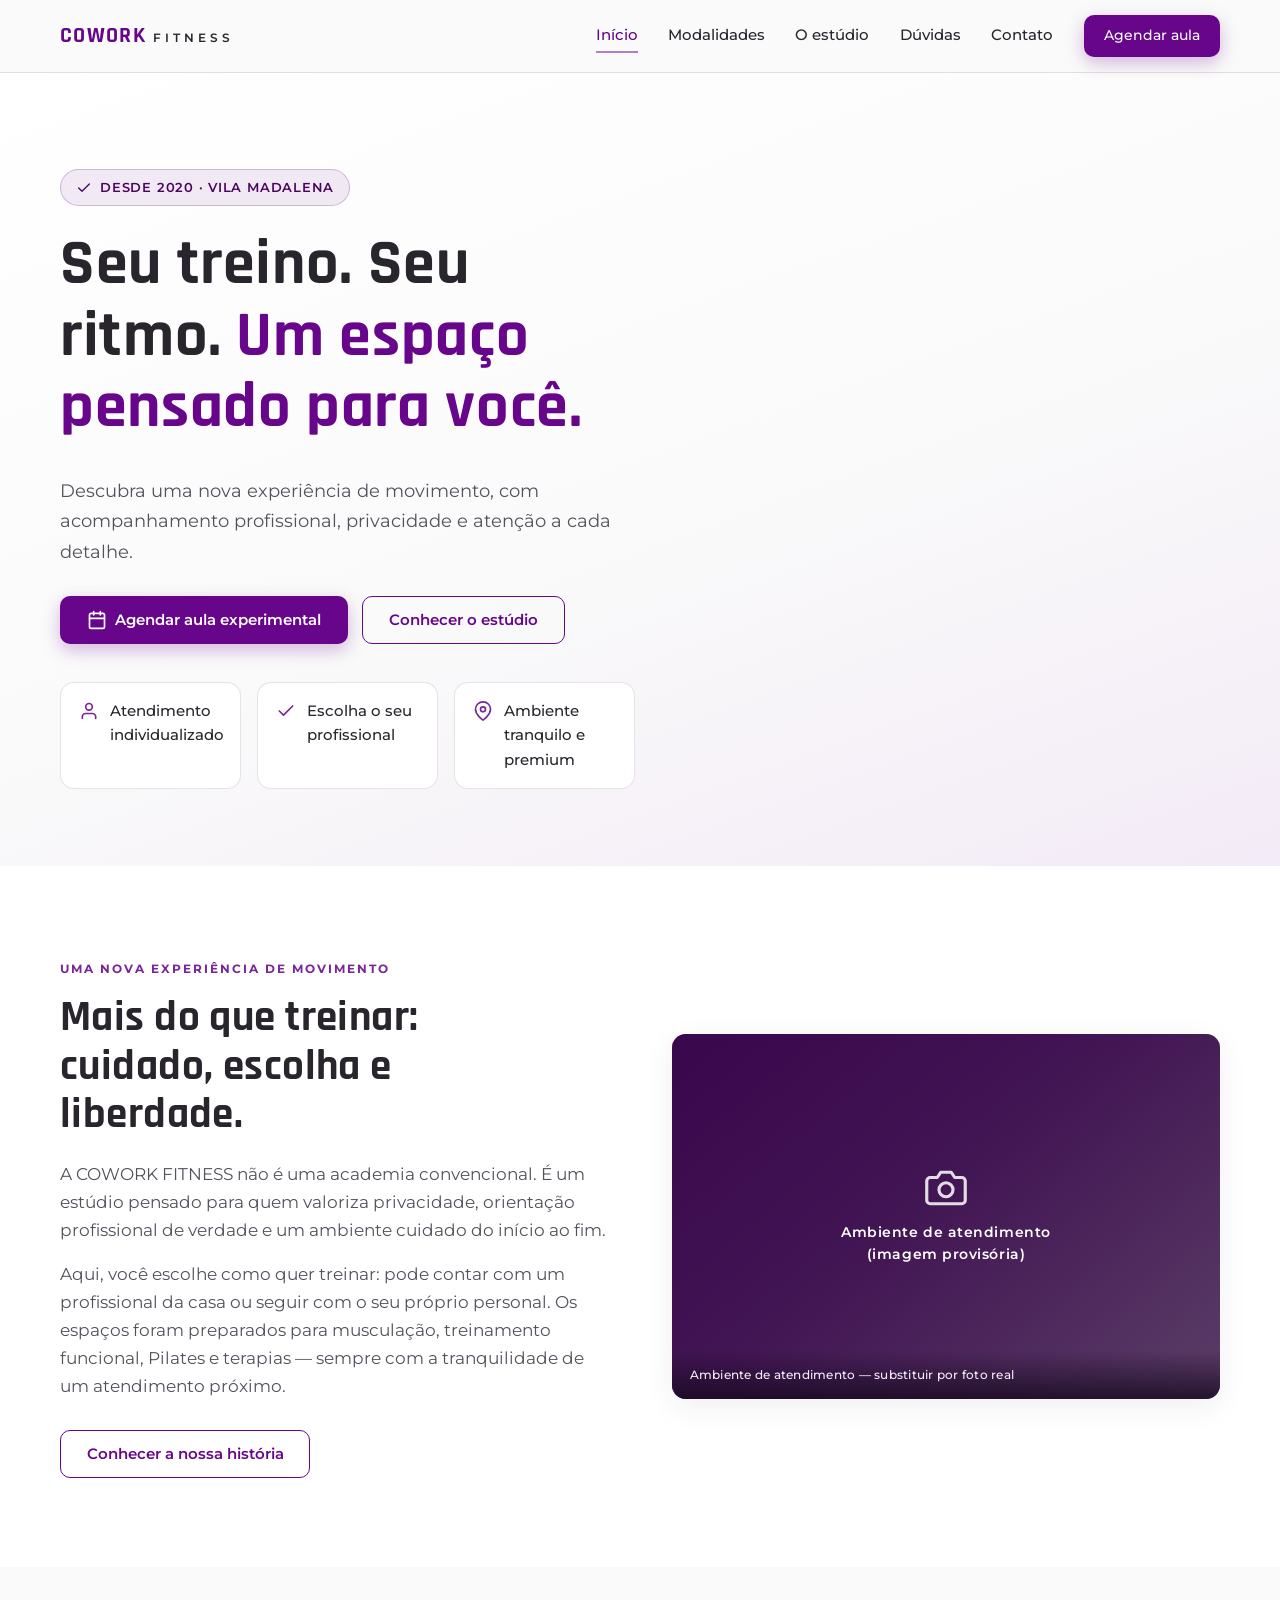
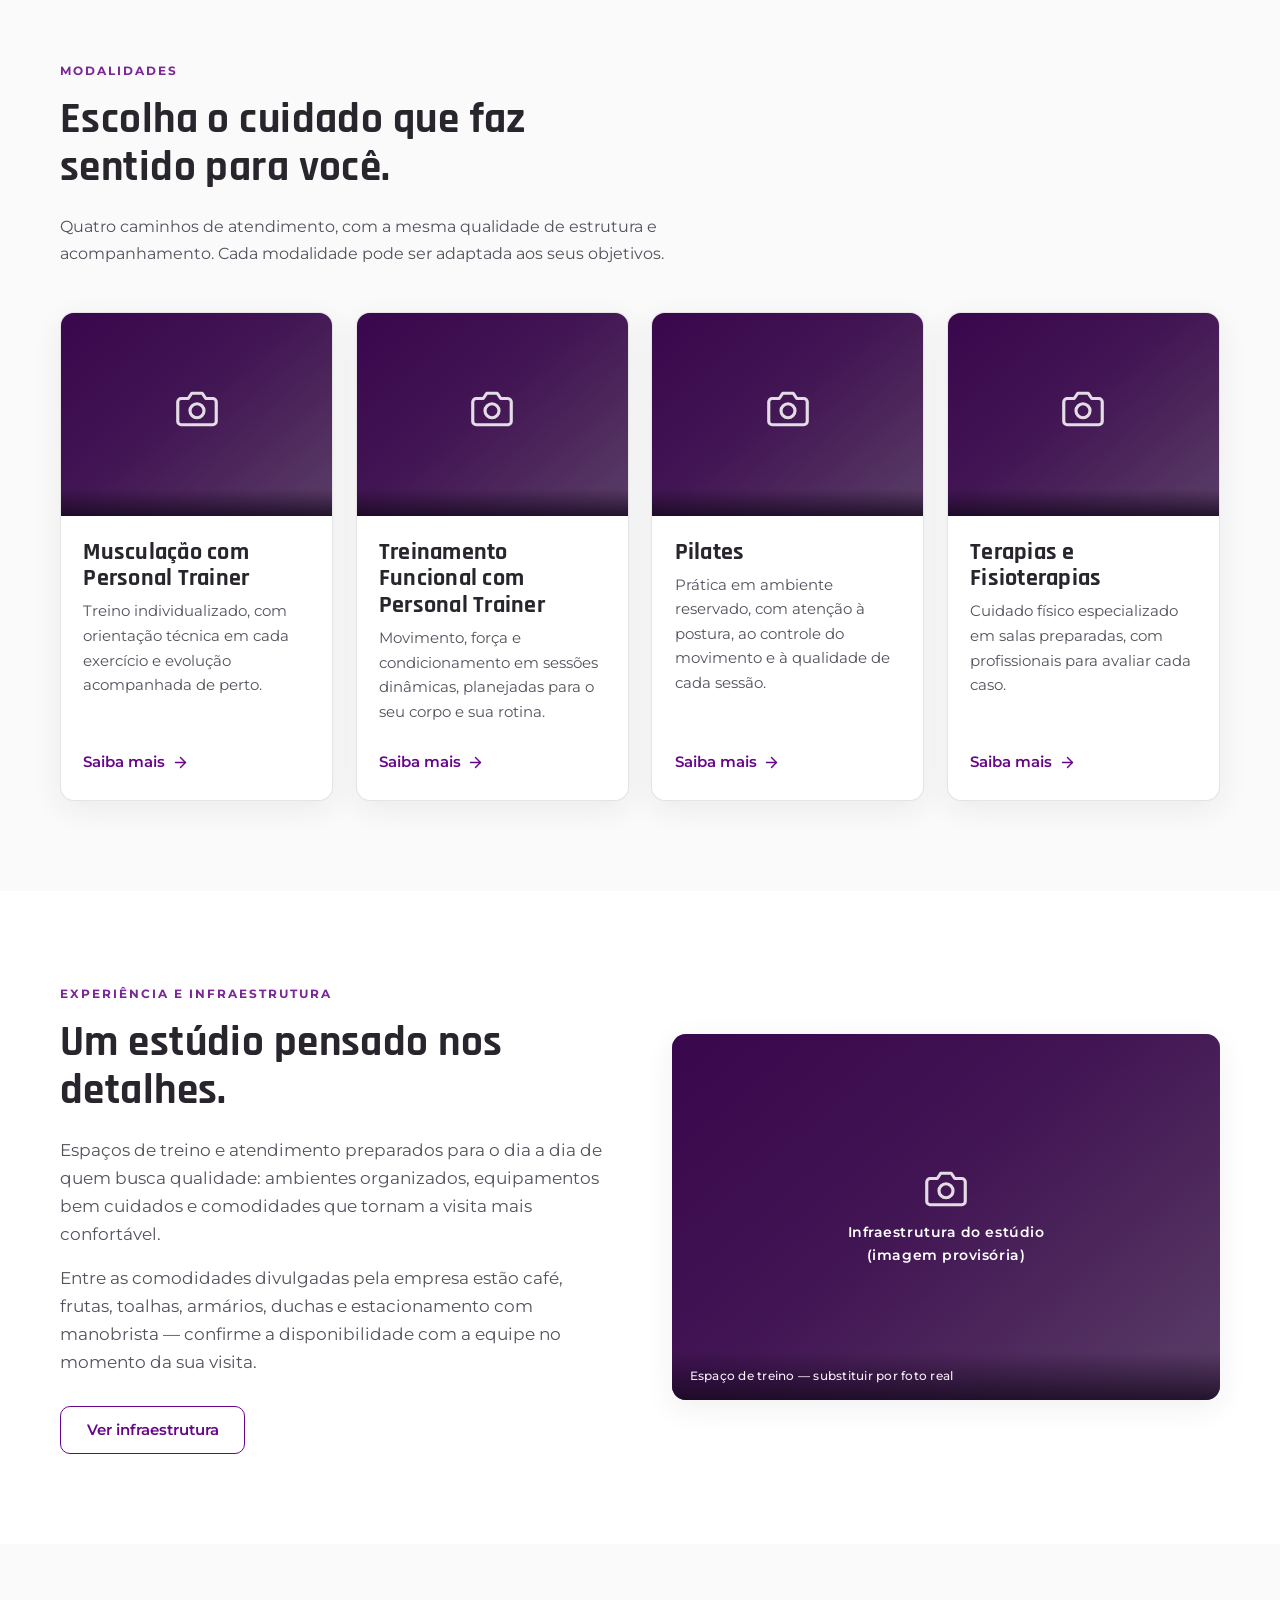
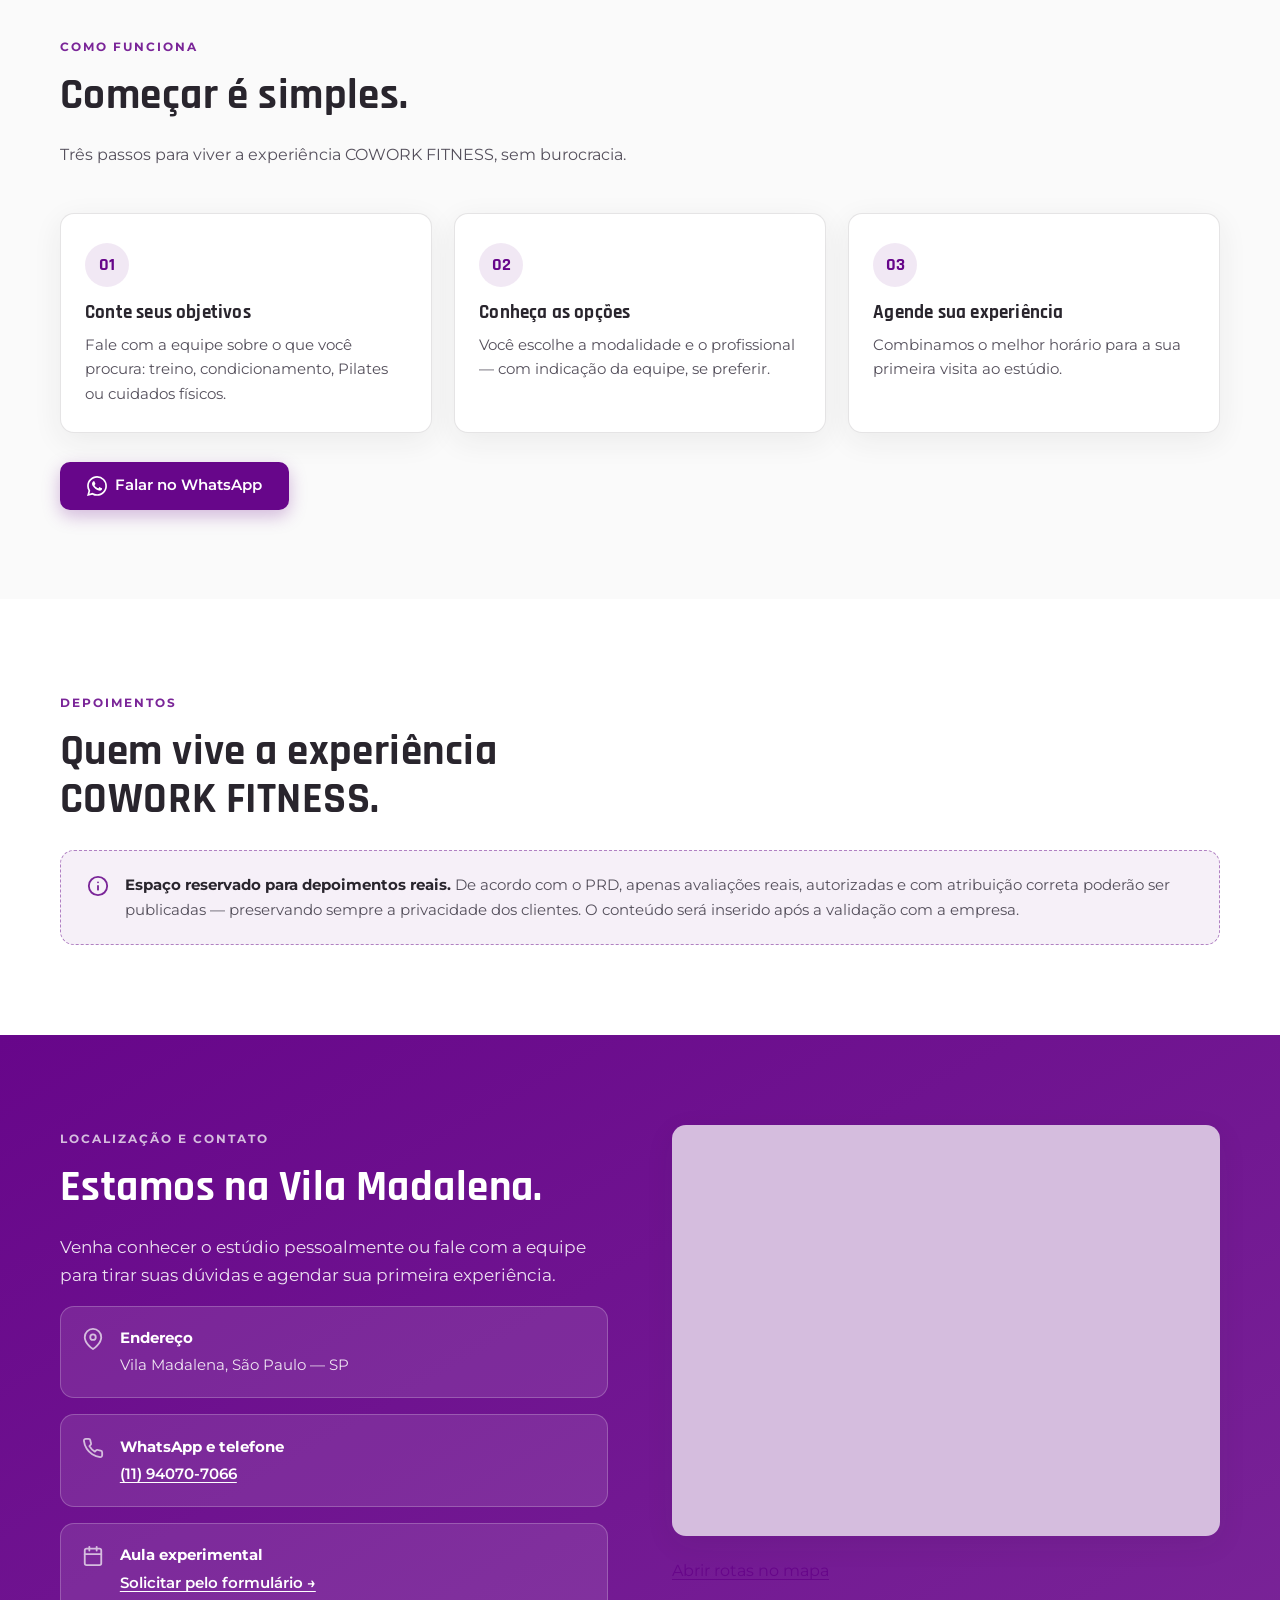
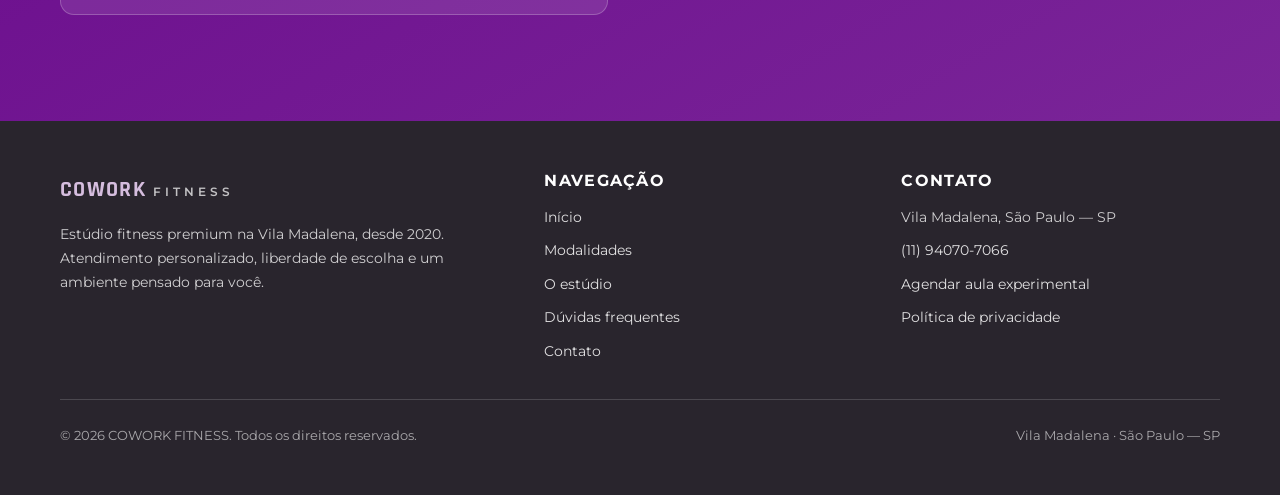
==== index.html @ b4e5951b "Site institucional COWORK FITNESS - primeira versao" ====
<!DOCTYPE html>
<html lang="pt-BR">
<head>
  <meta charset="UTF-8">
  <meta name="viewport" content="width=device-width, initial-scale=1.0">
  <title>COWORK FITNESS — Estúdio fitness premium na Vila Madalena</title>
  <meta name="description" content="Estúdio fitness premium na Vila Madalena com musculação, funcional, Pilates e terapias. Atendimento personalizado, privacidade e liberdade para escolher seu profissional. Agende uma aula experimental.">
  <link rel="canonical" href="https://www.coworkingfitness.com/">
  <meta name="theme-color" content="#67068A">
  <meta property="og:title" content="COWORK FITNESS — Estúdio fitness premium na Vila Madalena">
  <meta property="og:description" content="Seu treino. Seu ritmo. Um espaço pensado para você. Musculação, funcional, Pilates e terapias com acompanhamento profissional.">
  <meta property="og:type" content="website">
  <meta property="og:locale" content="pt_BR">

  <link rel="preconnect" href="https://fonts.googleapis.com">
  <link rel="preconnect" href="https://fonts.gstatic.com" crossorigin>
  <link href="https://fonts.googleapis.com/css2?family=Montserrat:wght@400;500;600;700&family=Rajdhani:wght@600;700&display=swap" rel="stylesheet">
  <link rel="stylesheet" href="assets/css/styles.css">

  <script type="application/ld+json">
  {
    "@context": "https://schema.org",
    "@type": "HealthAndBeautyBusiness",
    "name": "COWORK FITNESS",
    "description": "Estúdio fitness premium na Vila Madalena com atendimento personalizado: musculação, treinamento funcional, Pilates e terapias.",
    "url": "https://www.coworkingfitness.com/",
    "telephone": "+5511940707066",
    "foundingDate": "2020",
    "address": {
      "@type": "PostalAddress",
      "addressLocality": "Vila Madalena",
      "addressRegion": "SP",
      "addressCountry": "BR"
    },
    "areaServed": "São Paulo, SP"
  }
  </script>
</head>
<body>
  <a class="pular-conteudo" href="#conteudo">Pular para o conteúdo</a>

  <!-- Conjunto de ícones reutilizáveis -->
  <svg xmlns="http://www.w3.org/2000/svg" style="display:none" aria-hidden="true">
    <symbol id="i-whatsapp" viewBox="0 0 24 24" fill="currentColor"><path d="M17.47 14.38c-.3-.15-1.76-.87-2.03-.97-.27-.1-.47-.15-.67.15-.2.3-.77.97-.94 1.16-.17.2-.35.22-.64.08-.3-.15-1.26-.47-2.4-1.48-.88-.79-1.48-1.76-1.65-2.06-.17-.3-.02-.46.13-.6.13-.14.3-.35.45-.53.15-.17.2-.3.3-.5.1-.2.05-.37-.03-.52-.07-.15-.67-1.61-.91-2.2-.24-.58-.49-.5-.67-.51h-.57c-.2 0-.52.07-.8.37-.27.3-1.04 1.02-1.04 2.48s1.07 2.88 1.22 3.07c.15.2 2.1 3.2 5.07 4.49.71.3 1.27.49 1.7.63.71.22 1.36.19 1.87.11.57-.08 1.76-.72 2-1.41.25-.69.25-1.29.18-1.41-.08-.13-.28-.2-.57-.35M12.05 21.79h-.01c-1.78 0-3.53-.48-5.03-1.38l-.36-.22-3.74.98 1-3.65-.24-.37a9.86 9.86 0 0 1-1.51-5.26c0-5.45 4.44-9.89 9.89-9.89 2.64 0 5.12 1.03 6.99 2.9a9.83 9.83 0 0 1 2.89 6.99c0 5.45-4.43 9.89-9.88 9.89m8.41-18.3A11.82 11.82 0 0 0 12.05 0C5.5 0 .16 5.34.16 11.89c0 2.1.54 4.14 1.58 5.95L.06 24l6.3-1.65a11.88 11.88 0 0 0 5.69 1.45h.005c6.55 0 11.89-5.34 11.89-11.89 0-3.18-1.24-6.17-3.48-8.42"/></symbol>
    <symbol id="i-seta" viewBox="0 0 24 24" fill="none" stroke="currentColor" stroke-width="2" stroke-linecap="round" stroke-linejoin="round"><line x1="5" y1="12" x2="19" y2="12"/><polyline points="12 5 19 12 12 19"/></symbol>
    <symbol id="i-check" viewBox="0 0 24 24" fill="none" stroke="currentColor" stroke-width="2" stroke-linecap="round" stroke-linejoin="round"><polyline points="20 6 9 17 4 12"/></symbol>
    <symbol id="i-local" viewBox="0 0 24 24" fill="none" stroke="currentColor" stroke-width="2" stroke-linecap="round" stroke-linejoin="round"><path d="M21 10c0 7-9 13-9 13s-9-6-9-13a9 9 0 0 1 18 0z"/><circle cx="12" cy="10" r="3"/></symbol>
    <symbol id="i-telefone" viewBox="0 0 24 24" fill="none" stroke="currentColor" stroke-width="2" stroke-linecap="round" stroke-linejoin="round"><path d="M22 16.92v3a2 2 0 0 1-2.18 2 19.79 19.79 0 0 1-8.63-3.07 19.5 19.5 0 0 1-6-6 19.79 19.79 0 0 1-3.07-8.67A2 2 0 0 1 4.11 2h3a2 2 0 0 1 2 1.72c.13.96.36 1.9.7 2.81a2 2 0 0 1-.45 2.11L8.09 9.91a16 16 0 0 0 6 6l1.27-1.27a2 2 0 0 1 2.11-.45c.91.34 1.85.57 2.81.7A2 2 0 0 1 22 16.92z"/></symbol>
    <symbol id="i-info" viewBox="0 0 24 24" fill="none" stroke="currentColor" stroke-width="2" stroke-linecap="round" stroke-linejoin="round"><circle cx="12" cy="12" r="10"/><line x1="12" y1="16" x2="12" y2="12"/><line x1="12" y1="8" x2="12.01" y2="8"/></symbol>
    <symbol id="i-camera" viewBox="0 0 24 24" fill="none" stroke="currentColor" stroke-width="1.8" stroke-linecap="round" stroke-linejoin="round"><path d="M23 19a2 2 0 0 1-2 2H3a2 2 0 0 1-2-2V8a2 2 0 0 1 2-2h4l2-3h6l2 3h4a2 2 0 0 1 2 2z"/><circle cx="12" cy="13" r="4"/></symbol>
    <symbol id="i-menu" viewBox="0 0 24 24" fill="none" stroke="currentColor" stroke-width="2" stroke-linecap="round"><line x1="3" y1="6" x2="21" y2="6"/><line x1="3" y1="12" x2="21" y2="12"/><line x1="3" y1="18" x2="21" y2="18"/></symbol>
    <symbol id="i-calendario" viewBox="0 0 24 24" fill="none" stroke="currentColor" stroke-width="2" stroke-linecap="round" stroke-linejoin="round"><rect x="3" y="4" width="18" height="18" rx="2"/><line x1="16" y1="2" x2="16" y2="6"/><line x1="8" y1="2" x2="8" y2="6"/><line x1="3" y1="10" x2="21" y2="10"/></symbol>
    <symbol id="i-pessoa" viewBox="0 0 24 24" fill="none" stroke="currentColor" stroke-width="2" stroke-linecap="round" stroke-linejoin="round"><path d="M20 21v-2a4 4 0 0 0-4-4H8a4 4 0 0 0-4 4v2"/><circle cx="12" cy="7" r="4"/></symbol>
  </svg>

  <header class="cabecalho">
    <div class="container cabecalho__interno">
      <a class="logo" href="index.html">
        Cowork<span class="logo__fitness">Fitness</span>
      </a>

      <button class="botao-menu" type="button" data-botao-menu aria-expanded="false" aria-controls="menu-principal" aria-label="Abrir menu de navegação">
        <svg aria-hidden="true"><use href="#i-menu"></use></svg>
      </button>

      <nav aria-label="Navegação principal">
        <ul class="menu" id="menu-principal" data-menu>
          <li><a href="index.html" aria-current="page">Início</a></li>
          <li><a href="modalidades.html">Modalidades</a></li>
          <li><a href="estudio.html">O estúdio</a></li>
          <li><a href="duvidas.html">Dúvidas</a></li>
          <li><a href="contato.html">Contato</a></li>
          <li><a class="btn btn--primario" href="contato.html#aula-experimental">Agendar aula</a></li>
        </ul>
      </nav>
    </div>
  </header>

  <main id="conteudo">

    <!-- Seção 1 — Hero -->
    <section class="hero" aria-labelledby="titulo-hero">
      <div class="container hero__grade">
        <div class="hero__conteudo">
          <span class="hero__selo">
            <svg aria-hidden="true"><use href="#i-check"></use></svg>
            Desde 2020 · Vila Madalena
          </span>
          <h1 id="titulo-hero">Seu treino. Seu ritmo. <span class="hero__destaque">Um espaço pensado para você.</span></h1>
          <p>Descubra uma nova experiência de movimento, com acompanhamento profissional, privacidade e atenção a cada detalhe.</p>
          <div class="grupo-botoes">
            <a class="btn btn--primario" href="contato.html#aula-experimental">
              <svg aria-hidden="true"><use href="#i-calendario"></use></svg>
              Agendar aula experimental
            </a>
            <a class="btn btn--contorno" href="estudio.html">Conhecer o estúdio</a>
          </div>
          <ul class="lista-destaques">
            <li>
              <svg aria-hidden="true"><use href="#i-pessoa"></use></svg>
              Atendimento individualizado
            </li>
            <li>
              <svg aria-hidden="true"><use href="#i-check"></use></svg>
              Escolha o seu profissional
            </li>
            <li>
              <svg aria-hidden="true"><use href="#i-local"></use></svg>
              Ambiente tranquilo e premium
            </li>
          </ul>
        </div>

        <div class="foto foto--hero" data-legenda="Salão principal do estúdio — substituir por foto real">
          <div class="foto__marcador">
            <div>
              <svg aria-hidden="true"><use href="#i-camera"></use></svg>
              Fotografia real do estúdio<br>(imagem provisória)
            </div>
          </div>
        </div>
      </div>
    </section>

    <!-- Seção 2 — Proposta de valor -->
    <section class="secao secao--alternada" aria-labelledby="titulo-proposta">
      <div class="container grade-dividida">
        <div class="revelar">
          <span class="sobretitulo">Uma nova experiência de movimento</span>
          <h2 id="titulo-proposta" class="titulo-secao">Mais do que treinar: cuidado, escolha e liberdade.</h2>
          <p class="texto-destaque">A COWORK FITNESS não é uma academia convencional. É um estúdio pensado para quem valoriza privacidade, orientação profissional de verdade e um ambiente cuidado do início ao fim.</p>
          <p class="texto-destaque">Aqui, você escolhe como quer treinar: pode contar com um profissional da casa ou seguir com o seu próprio personal. Os espaços foram preparados para musculação, treinamento funcional, Pilates e terapias — sempre com a tranquilidade de um atendimento próximo.</p>
          <div class="grupo-botoes">
            <a class="btn btn--contorno" href="estudio.html">Conhecer a nossa história</a>
          </div>
        </div>

        <div class="foto foto--paisagem revelar" data-legenda="Ambiente de atendimento — substituir por foto real">
          <div class="foto__marcador">
            <div>
              <svg aria-hidden="true"><use href="#i-camera"></use></svg>
              Ambiente de atendimento<br>(imagem provisória)
            </div>
          </div>
        </div>
      </div>
    </section>

    <!-- Seção 3 — Modalidades -->
    <section class="secao" aria-labelledby="titulo-modalidades">
      <div class="container">
        <span class="sobretitulo">Modalidades</span>
        <h2 id="titulo-modalidades" class="titulo-secao">Escolha o cuidado que faz sentido para você.</h2>
        <p class="rodape-titulo">Quatro caminhos de atendimento, com a mesma qualidade de estrutura e acompanhamento. Cada modalidade pode ser adaptada aos seus objetivos.</p>

        <div class="grade-modalidades">
          <article class="card-modalidade revelar">
            <div class="foto" data-legenda="">
              <div class="foto__marcador"><svg aria-hidden="true"><use href="#i-camera"></use></svg></div>
            </div>
            <div class="card-modalidade__corpo">
              <h3>Musculação com Personal Trainer</h3>
              <p>Treino individualizado, com orientação técnica em cada exercício e evolução acompanhada de perto.</p>
              <a class="link-cta" href="modalidades.html#musculacao">
                Saiba mais <svg aria-hidden="true"><use href="#i-seta"></use></svg>
              </a>
            </div>
          </article>

          <article class="card-modalidade revelar">
            <div class="foto" data-legenda="">
              <div class="foto__marcador"><svg aria-hidden="true"><use href="#i-camera"></use></svg></div>
            </div>
            <div class="card-modalidade__corpo">
              <h3>Treinamento Funcional com Personal Trainer</h3>
              <p>Movimento, força e condicionamento em sessões dinâmicas, planejadas para o seu corpo e sua rotina.</p>
              <a class="link-cta" href="modalidades.html#funcional">
                Saiba mais <svg aria-hidden="true"><use href="#i-seta"></use></svg>
              </a>
            </div>
          </article>

          <article class="card-modalidade revelar">
            <div class="foto" data-legenda="">
              <div class="foto__marcador"><svg aria-hidden="true"><use href="#i-camera"></use></svg></div>
            </div>
            <div class="card-modalidade__corpo">
              <h3>Pilates</h3>
              <p>Prática em ambiente reservado, com atenção à postura, ao controle do movimento e à qualidade de cada sessão.</p>
              <a class="link-cta" href="modalidades.html#pilates">
                Saiba mais <svg aria-hidden="true"><use href="#i-seta"></use></svg>
              </a>
            </div>
          </article>

          <article class="card-modalidade revelar">
            <div class="foto" data-legenda="">
              <div class="foto__marcador"><svg aria-hidden="true"><use href="#i-camera"></use></svg></div>
            </div>
            <div class="card-modalidade__corpo">
              <h3>Terapias e Fisioterapias</h3>
              <p>Cuidado físico especializado em salas preparadas, com profissionais para avaliar cada caso.</p>
              <a class="link-cta" href="modalidades.html#terapias">
                Saiba mais <svg aria-hidden="true"><use href="#i-seta"></use></svg>
              </a>
            </div>
          </article>
        </div>
      </div>
    </section>

    <!-- Seção 4 — Experiência e infraestrutura -->
    <section class="secao secao--alternada" aria-labelledby="titulo-infra">
      <div class="container grade-dividida grade-dividida--invertida">
        <div class="revelar">
          <span class="sobretitulo">Experiência e infraestrutura</span>
          <h2 id="titulo-infra" class="titulo-secao">Um estúdio pensado nos detalhes.</h2>
          <p class="texto-destaque">Espaços de treino e atendimento preparados para o dia a dia de quem busca qualidade: ambientes organizados, equipamentos bem cuidados e comodidades que tornam a visita mais confortável.</p>
          <p class="texto-destaque">Entre as comodidades divulgadas pela empresa estão café, frutas, toalhas, armários, duchas e estacionamento com manobrista — confirme a disponibilidade com a equipe no momento da sua visita.</p>
          <div class="grupo-botoes">
            <a class="btn btn--contorno" href="estudio.html#infraestrutura">Ver infraestrutura</a>
          </div>
        </div>

        <div class="foto foto--paisagem revelar" data-legenda="Espaço de treino — substituir por foto real">
          <div class="foto__marcador">
            <div>
              <svg aria-hidden="true"><use href="#i-camera"></use></svg>
              Infraestrutura do estúdio<br>(imagem provisória)
            </div>
          </div>
        </div>
      </div>
    </section>

    <!-- Seção 5 — Como funciona -->
    <section class="secao" aria-labelledby="titulo-como-funciona">
      <div class="container">
        <span class="sobretitulo">Como funciona</span>
        <h2 id="titulo-como-funciona" class="titulo-secao">Começar é simples.</h2>
        <p class="rodape-titulo">Três passos para viver a experiência COWORK FITNESS, sem burocracia.</p>

        <ol class="lista-passos">
          <li class="revelar">
            <h3>Conte seus objetivos</h3>
            <p>Fale com a equipe sobre o que você procura: treino, condicionamento, Pilates ou cuidados físicos.</p>
          </li>
          <li class="revelar">
            <h3>Conheça as opções</h3>
            <p>Você escolhe a modalidade e o profissional — com indicação da equipe, se preferir.</p>
          </li>
          <li class="revelar">
            <h3>Agende sua experiência</h3>
            <p>Combinamos o melhor horário para a sua primeira visita ao estúdio.</p>
          </li>
        </ol>

        <div class="grupo-botoes">
          <a class="btn btn--primario" data-whatsapp="" href="#">
            <svg aria-hidden="true"><use href="#i-whatsapp"></use></svg>
            Falar no WhatsApp
          </a>
        </div>
      </div>
    </section>

    <!-- Seção 6 — Depoimentos (bloco reservado) -->
    <section class="secao secao--alternada" aria-labelledby="titulo-depoimentos">
      <div class="container">
        <span class="sobretitulo">Depoimentos</span>
        <h2 id="titulo-depoimentos" class="titulo-secao">Quem vive a experiência COWORK FITNESS.</h2>

        <div class="aviso-conteudo" style="margin-top:1.6rem">
          <svg aria-hidden="true"><use href="#i-info"></use></svg>
          <p style="margin:0"><strong>Espaço reservado para depoimentos reais.</strong> De acordo com o PRD, apenas avaliações reais, autorizadas e com atribuição correta poderão ser publicadas — preservando sempre a privacidade dos clientes. O conteúdo será inserido após a validação com a empresa.</p>
        </div>
      </div>
    </section>

    <!-- Seção 7 — Localização e contato -->
    <section class="secao faixa-contato" aria-labelledby="titulo-contato">
      <div class="container grade-contato">
        <div>
          <span class="sobretitulo">Localização e contato</span>
          <h2 id="titulo-contato">Estamos na Vila Madalena.</h2>
          <p class="texto-destaque" style="color:rgba(255,255,255,0.88)">Venha conhecer o estúdio pessoalmente ou fale com a equipe para tirar suas dúvidas e agendar sua primeira experiência.</p>

          <div class="cartao-contato">
            <svg class="icone" aria-hidden="true"><use href="#i-local"></use></svg>
            <div>
              <strong>Endereço</strong>
              <span>Vila Madalena, São Paulo — SP</span>
            </div>
          </div>

          <div class="cartao-contato">
            <svg class="icone" aria-hidden="true"><use href="#i-telefone"></use></svg>
            <div>
              <strong>WhatsApp e telefone</strong>
              <a data-whatsapp="" href="#">(11) 94070-7066</a>
            </div>
          </div>

          <div class="cartao-contato">
            <svg class="icone" aria-hidden="true"><use href="#i-calendario"></use></svg>
            <div>
              <strong>Aula experimental</strong>
              <a href="contato.html#aula-experimental">Solicitar pelo formulário →</a>
            </div>
          </div>
        </div>

        <div>
          <iframe
            class="mapa"
            title="Mapa da Vila Madalena, São Paulo — localização aproximada da COWORK FITNESS"
            src="https://www.openstreetmap.org/export/embed.html?bbox=-46.6960%2C-23.5620%2C-46.6640%2C-23.5380&amp;layer=mapnik&amp;marker=-23.5505%2C-46.6800"
            loading="lazy"
            referrerpolicy="no-referrer-when-downgrade"></iframe>
          <p style="margin-top:0.9rem">
            <a href="https://www.google.com/maps/search/?api=1&amp;query=Vila+Madalena%2C+S%C3%A3o+Paulo%2C+SP" target="_blank" rel="noopener">Abrir rotas no mapa <span class="sr-only">(abre em nova aba)</span></a>
          </p>
        </div>
      </div>
    </section>

  </main>

  <footer class="rodape">
    <div class="container">
      <div class="rodape__grade">
        <div>
          <a class="logo" href="index.html">
            Cowork<span class="logo__fitness">Fitness</span>
          </a>
          <p style="margin-top:1rem">Estúdio fitness premium na Vila Madalena, desde 2020. Atendimento personalizado, liberdade de escolha e um ambiente pensado para você.</p>
        </div>

        <nav aria-labelledby="titulo-nav-rodape">
          <h2 id="titulo-nav-rodape">Navegação</h2>
          <ul>
            <li><a href="index.html">Início</a></li>
            <li><a href="modalidades.html">Modalidades</a></li>
            <li><a href="estudio.html">O estúdio</a></li>
            <li><a href="duvidas.html">Dúvidas frequentes</a></li>
            <li><a href="contato.html">Contato</a></li>
          </ul>
        </nav>

        <div>
          <h2>Contato</h2>
          <ul>
            <li>Vila Madalena, São Paulo — SP</li>
            <li><a data-whatsapp="" href="#">(11) 94070-7066</a></li>
            <li><a href="contato.html#aula-experimental">Agendar aula experimental</a></li>
            <li><a href="privacidade.html">Política de privacidade</a></li>
          </ul>
        </div>
      </div>

      <div class="rodape__base">
        <p>© <span data-ano>2026</span> COWORK FITNESS. Todos os direitos reservados.</p>
        <p>Vila Madalena · São Paulo — SP</p>
      </div>
    </div>
  </footer>

  <a class="whatsapp-flutuante" data-whatsapp="" href="#" aria-label="Falar com a COWORK FITNESS pelo WhatsApp (abre em nova aba)">
    <svg aria-hidden="true"><use href="#i-whatsapp"></use></svg>
  </a>

  <script src="assets/js/main.js" defer></script>
</body>
</html>
---- assets/css/styles.css ----
/* ==========================================================================
   COWORK FITNESS — Stylesheet principal
   Tokens de design centralizados conforme PRD (seção 6)
   ========================================================================== */

:root {
  /* Cores */
  --roxo-principal: #67068A;
  --roxo-escuro: #4b0464;
  --roxo-secundario: #7A2598;
  --lilas: #B080C2;
  --lilas-claro: #D5BDDE;
  --fundo: #FAFAFA;
  --branco: #ffffff;
  --grafite: #29252D;
  --grafite-suave: #55505c;
  --linha: rgba(41, 37, 45, 0.12);

  /* Tipografia */
  --fonte-titulo: "Rajdhani", "Segoe UI", sans-serif;
  --fonte-texto: "Montserrat", "Segoe UI", system-ui, sans-serif;

  /* Espaçamento e raios */
  --raio-card: 14px;
  --raio-botao: 10px;
  --espaco-secao: clamp(3.5rem, 7vw, 6.5rem);
  --largura-max: 1160px;
  --sombra-card: 0 8px 30px rgba(41, 37, 45, 0.07);
  --sombra-card-hover: 0 14px 40px rgba(103, 6, 138, 0.14);
  --transicao: 220ms ease;

  /* Cabeçalho */
  --altura-cabecalho: 72px;
}

/* --------------------------------------------------------------------------
   Reset e base
   -------------------------------------------------------------------------- */

*,
*::before,
*::after {
  box-sizing: border-box;
}

html {
  scroll-behavior: smooth;
  -webkit-text-size-adjust: 100%;
}

body {
  margin: 0;
  font-family: var(--fonte-texto);
  font-size: 1rem;
  line-height: 1.65;
  color: var(--grafite);
  background: var(--fundo);
  -webkit-font-smoothing: antialiased;
}

img,
svg {
  max-width: 100%;
  height: auto;
  display: block;
}

h1,
h2,
h3,
h4 {
  font-family: var(--fonte-titulo);
  font-weight: 700;
  line-height: 1.12;
  letter-spacing: 0.01em;
  color: var(--grafite);
  margin: 0 0 0.5em;
}

h1 {
  font-size: clamp(2.4rem, 6vw, 4rem);
}

h2 {
  font-size: clamp(1.9rem, 4vw, 2.7rem);
}

h3 {
  font-size: clamp(1.25rem, 2.4vw, 1.5rem);
}

p {
  margin: 0 0 1rem;
}

a {
  color: var(--roxo-principal);
  text-decoration: underline;
  text-underline-offset: 3px;
  transition: color var(--transicao);
}

a:hover {
  color: var(--roxo-secundario);
}

:focus-visible {
  outline: 3px solid var(--roxo-secundario);
  outline-offset: 3px;
  border-radius: 4px;
}

.container {
  width: min(100% - 2.5rem, var(--largura-max));
  margin-inline: auto;
}

.secao {
  padding-block: var(--espaco-secao);
}

.secao--alternada {
  background: var(--branco);
}

.sr-only {
  position: absolute;
  width: 1px;
  height: 1px;
  padding: 0;
  margin: -1px;
  overflow: hidden;
  clip: rect(0 0 0 0);
  white-space: nowrap;
  border: 0;
}

.pular-conteudo {
  position: absolute;
  top: -100px;
  left: 1rem;
  z-index: 200;
  background: var(--roxo-principal);
  color: var(--branco);
  padding: 0.75rem 1.25rem;
  border-radius: var(--raio-botao);
  font-weight: 600;
  text-decoration: none;
}

.pular-conteudo:focus {
  top: 1rem;
  color: var(--branco);
}

/* --------------------------------------------------------------------------
   Elementos de apoio
   -------------------------------------------------------------------------- */

.sobretitulo {
  display: inline-block;
  font-family: var(--fonte-texto);
  font-size: 0.78rem;
  font-weight: 700;
  letter-spacing: 0.16em;
  text-transform: uppercase;
  color: var(--roxo-secundario);
  margin: 0 0 0.9rem;
}

.texto-destaque {
  font-size: 1.06rem;
  color: var(--grafite-suave);
  max-width: 62ch;
}

.titulo-secao {
  max-width: 22ch;
}

.rodape-titulo {
  max-width: 58ch;
  color: var(--grafite-suave);
}

/* --------------------------------------------------------------------------
   Botões
   -------------------------------------------------------------------------- */

.btn {
  display: inline-flex;
  align-items: center;
  justify-content: center;
  gap: 0.55rem;
  min-height: 48px;
  padding: 0.8rem 1.6rem;
  border-radius: var(--raio-botao);
  border: 1.5px solid transparent;
  font-family: var(--fonte-texto);
  font-size: 0.95rem;
  font-weight: 600;
  line-height: 1.2;
  text-decoration: none;
  cursor: pointer;
  transition: background var(--transicao), color var(--transicao),
    border-color var(--transicao), transform var(--transicao),
    box-shadow var(--transicao);
}

.btn:hover {
  transform: translateY(-2px);
}

.btn--primario {
  background: var(--roxo-principal);
  color: var(--branco);
  box-shadow: 0 6px 18px rgba(103, 6, 138, 0.28);
}

.btn--primario:hover {
  background: var(--roxo-escuro);
  color: var(--branco);
}

.btn--contorno {
  background: transparent;
  color: var(--roxo-principal);
  border-color: var(--roxo-principal);
}

.btn--contorno:hover {
  background: rgba(103, 6, 138, 0.07);
  color: var(--roxo-escuro);
}

.btn--branco {
  background: var(--branco);
  color: var(--roxo-principal);
}

.btn--branco:hover {
  background: var(--lilas-claro);
  color: var(--roxo-escuro);
}

.btn--whatsapp {
  background: var(--roxo-secundario);
  color: var(--branco);
}

.btn--whatsapp:hover {
  background: var(--roxo-principal);
  color: var(--branco);
}

.btn svg {
  width: 20px;
  height: 20px;
  flex: none;
}

.grupo-botoes {
  display: flex;
  flex-wrap: wrap;
  gap: 0.9rem;
  margin-top: 1.8rem;
}

/* --------------------------------------------------------------------------
   Cabeçalho e navegação
   -------------------------------------------------------------------------- */

.cabecalho {
  position: sticky;
  top: 0;
  z-index: 100;
  background: rgba(250, 250, 250, 0.88);
  backdrop-filter: blur(12px);
  -webkit-backdrop-filter: blur(12px);
  border-bottom: 1px solid var(--linha);
}

.cabecalho__interno {
  display: flex;
  align-items: center;
  justify-content: space-between;
  gap: 1.5rem;
  min-height: var(--altura-cabecalho);
}

.logo {
  display: inline-flex;
  align-items: baseline;
  gap: 0.45rem;
  text-decoration: none;
  color: var(--roxo-principal);
  font-family: var(--fonte-titulo);
  font-weight: 700;
  font-size: 1.4rem;
  letter-spacing: 0.06em;
  text-transform: uppercase;
  line-height: 1;
  padding: 0.4rem 0;
}

.logo__fitness {
  font-family: var(--fonte-texto);
  font-size: 0.72rem;
  font-weight: 600;
  letter-spacing: 0.34em;
  color: var(--grafite);
}

/* OBSOLOTO: substituir por <img> com o arquivo oficial da marca (SVG/PNG),
   conforme PRD 6.2 — a tipografia original não deve ser reconstruída. */

.menu {
  display: flex;
  align-items: center;
  gap: 1.9rem;
  list-style: none;
  margin: 0;
  padding: 0;
}

.menu a {
  font-size: 0.92rem;
  font-weight: 500;
  color: var(--grafite);
  text-decoration: none;
  padding: 0.4rem 0;
  border-bottom: 2px solid transparent;
  transition: color var(--transicao), border-color var(--transicao);
}

.menu a:hover,
.menu a[aria-current="page"] {
  color: var(--roxo-principal);
  border-bottom-color: var(--lilas);
}

/* Botão do menu precisa vencer a regra de cor de .menu a */
.menu a.btn--primario,
.menu a.btn--primario:hover {
  color: var(--branco);
  border-bottom-color: transparent;
}

.menu a.btn--primario:hover {
  background: var(--roxo-escuro);
}

.cabecalho .btn {
  min-height: 42px;
  padding: 0.55rem 1.2rem;
  font-size: 0.88rem;
}

.botao-menu {
  display: none;
  align-items: center;
  justify-content: center;
  width: 46px;
  height: 46px;
  border: 1.5px solid var(--linha);
  border-radius: var(--raio-botao);
  background: var(--branco);
  cursor: pointer;
  color: var(--grafite);
}

.botao-menu svg {
  width: 24px;
  height: 24px;
}

/* --------------------------------------------------------------------------
   Hero
   -------------------------------------------------------------------------- */

.hero {
  position: relative;
  overflow: hidden;
  padding-block: clamp(3.5rem, 8vw, 6rem) clamp(3rem, 6vw, 5rem);
  background: linear-gradient(160deg, #ffffff 0%, var(--fundo) 55%, #f3ebf7 100%);
}

.hero__grade {
  display: grid;
  grid-template-columns: 1.05fr 0.95fr;
  gap: clamp(2rem, 5vw, 4.5rem);
  align-items: center;
}

.hero__conteudo p {
  font-size: clamp(1rem, 1.6vw, 1.15rem);
  color: var(--grafite-suave);
  max-width: 52ch;
}

.hero__selo {
  display: inline-flex;
  align-items: center;
  gap: 0.5rem;
  padding: 0.45rem 0.95rem;
  border-radius: 999px;
  background: rgba(176, 128, 194, 0.16);
  border: 1px solid rgba(176, 128, 194, 0.5);
  color: var(--roxo-escuro);
  font-size: 0.8rem;
  font-weight: 600;
  letter-spacing: 0.06em;
  text-transform: uppercase;
  margin-bottom: 1.4rem;
}

.hero__selo svg {
  width: 16px;
  height: 16px;
}

.hero__destaque {
  color: var(--roxo-principal);
}

/* Substituir por fotografia real do estúdio antes da publicação (PRD 6.4) */
.foto {
  position: relative;
  border-radius: var(--raio-card);
  overflow: hidden;
  background: linear-gradient(140deg, var(--roxo-principal) 0%, var(--roxo-secundario) 45%, var(--lilas) 100%);
  box-shadow: var(--sombra-card);
}

.foto::after {
  content: attr(data-legenda);
  position: absolute;
  inset-inline: 0;
  bottom: 0;
  padding: 0.85rem 1.1rem;
  background: linear-gradient(to top, rgba(20, 8, 28, 0.78), transparent);
  color: #f6eef9;
  font-size: 0.78rem;
  font-weight: 500;
  letter-spacing: 0.02em;
}

.foto--hero {
  aspect-ratio: 4 / 5;
  max-height: 560px;
  margin-left: auto;
}

.foto--paisagem {
  aspect-ratio: 3 / 2;
}

.foto--retrato {
  aspect-ratio: 4 / 5;
}

.foto__marcador {
  position: absolute;
  inset: 0;
  display: grid;
  place-items: center;
  padding: 2rem;
  text-align: center;
  /* Scrim escuro garante contraste AA do texto sobre o gradiente (mín. 4.5:1) */
  background: rgba(20, 8, 28, 0.55);
  color: var(--branco);
  font-size: 0.85rem;
  font-weight: 600;
  letter-spacing: 0.04em;
}

.foto__marcador svg {
  width: 42px;
  height: 42px;
  margin: 0 auto 0.7rem;
  opacity: 0.85;
}

/* --------------------------------------------------------------------------
   Faixa de diferenciais (destaques compactos)
   -------------------------------------------------------------------------- */

.lista-destaques {
  display: grid;
  grid-template-columns: repeat(3, 1fr);
  gap: 1rem;
  margin: 2.4rem 0 0;
  padding: 0;
  list-style: none;
}

.lista-destaques li {
  display: flex;
  align-items: flex-start;
  gap: 0.7rem;
  padding: 1rem 1.1rem;
  background: var(--branco);
  border: 1px solid var(--linha);
  border-radius: var(--raio-card);
  font-size: 0.92rem;
  font-weight: 500;
}

.lista-destaques svg {
  width: 20px;
  height: 20px;
  flex: none;
  color: var(--roxo-secundario);
  margin-top: 2px;
}

/* --------------------------------------------------------------------------
   Grade de modalidades
   -------------------------------------------------------------------------- */

.grade-modalidades {
  display: grid;
  grid-template-columns: repeat(4, 1fr);
  gap: 1.4rem;
  margin-top: 2.8rem;
}

.card-modalidade {
  display: flex;
  flex-direction: column;
  background: var(--branco);
  border: 1px solid var(--linha);
  border-radius: var(--raio-card);
  overflow: hidden;
  box-shadow: var(--sombra-card);
  transition: transform var(--transicao), box-shadow var(--transicao);
}

.card-modalidade:hover {
  transform: translateY(-4px);
  box-shadow: var(--sombra-card-hover);
}

.card-modalidade .foto {
  border-radius: 0;
  aspect-ratio: 4 / 3;
  box-shadow: none;
}

.card-modalidade__corpo {
  display: flex;
  flex-direction: column;
  flex: 1;
  padding: 1.4rem 1.4rem 1.6rem;
}

.card-modalidade h3 {
  margin-bottom: 0.45rem;
}

.card-modalidade p {
  color: var(--grafite-suave);
  font-size: 0.93rem;
  flex: 1;
}

.link-cta {
  display: inline-flex;
  align-items: center;
  gap: 0.4rem;
  font-weight: 600;
  font-size: 0.92rem;
  text-decoration: none;
  color: var(--roxo-principal);
  margin-top: 0.6rem;
}

.link-cta svg {
  width: 17px;
  height: 17px;
  transition: transform var(--transicao);
}

.link-cta:hover svg {
  transform: translateX(3px);
}

/* --------------------------------------------------------------------------
   Seção dividida (texto + imagem)
   -------------------------------------------------------------------------- */

.grade-dividida {
  display: grid;
  grid-template-columns: 1fr 1fr;
  gap: clamp(2rem, 5vw, 4.5rem);
  align-items: center;
}

.grade-dividida--invertida .grade-dividida__media {
  order: -1;
}

/* --------------------------------------------------------------------------
   Passos ("Como funciona")
   -------------------------------------------------------------------------- */

.lista-passos {
  display: grid;
  grid-template-columns: repeat(3, 1fr);
  gap: 1.4rem;
  margin: 2.8rem 0 0;
  padding: 0;
  list-style: none;
  counter-reset: passo;
}

.lista-passos li {
  position: relative;
  padding: 1.8rem 1.5rem 1.6rem;
  background: var(--branco);
  border: 1px solid var(--linha);
  border-radius: var(--raio-card);
  box-shadow: var(--sombra-card);
  counter-increment: passo;
}

.lista-passos li::before {
  content: counter(passo, decimal-leading-zero);
  display: inline-flex;
  align-items: center;
  justify-content: center;
  width: 44px;
  height: 44px;
  margin-bottom: 0.9rem;
  border-radius: 50%;
  background: rgba(176, 128, 194, 0.18);
  color: var(--roxo-principal);
  font-family: var(--fonte-titulo);
  font-weight: 700;
  font-size: 1.1rem;
}

.lista-passos h3 {
  font-size: 1.2rem;
}

.lista-passos p {
  font-size: 0.93rem;
  color: var(--grafite-suave);
  margin-bottom: 0;
}

/* --------------------------------------------------------------------------
   Depoimentos (bloco reservado — conteúdo pendente de autorização)
   -------------------------------------------------------------------------- */

.aviso-conteudo {
  display: flex;
  gap: 1rem;
  align-items: flex-start;
  padding: 1.4rem 1.6rem;
  background: rgba(176, 128, 194, 0.12);
  border: 1px dashed var(--lilas);
  border-radius: var(--raio-card);
  color: var(--grafite-suave);
  font-size: 0.92rem;
}

.aviso-conteudo svg {
  width: 22px;
  height: 22px;
  flex: none;
  color: var(--roxo-secundario);
  margin-top: 2px;
}

.aviso-conteudo strong {
  color: var(--grafite);
}

/* --------------------------------------------------------------------------
   Contato / faixa final
   -------------------------------------------------------------------------- */

.faixa-contato {
  background: linear-gradient(150deg, var(--roxo-principal) 0%, var(--roxo-secundario) 100%);
  color: var(--branco);
}

.faixa-contato h2,
.faixa-contato h3 {
  color: var(--branco);
}

.faixa-contato p {
  color: rgba(255, 255, 255, 0.88);
}

.faixa-contato .sobretitulo {
  color: var(--lilas-claro);
}

.grade-contato {
  display: grid;
  grid-template-columns: 1fr 1fr;
  gap: clamp(2rem, 5vw, 4rem);
  align-items: start;
}

.cartao-contato {
  display: flex;
  gap: 1rem;
  align-items: flex-start;
  padding: 1.15rem 1.3rem;
  background: rgba(255, 255, 255, 0.1);
  border: 1px solid rgba(255, 255, 255, 0.22);
  border-radius: var(--raio-card);
  margin-bottom: 1rem;
}

.cartao-contato svg.icone {
  width: 22px;
  height: 22px;
  flex: none;
  color: var(--lilas-claro);
  margin-top: 3px;
}

.cartao-contato strong {
  display: block;
  color: var(--branco);
  font-size: 0.95rem;
  margin-bottom: 0.15rem;
}

.cartao-contato span,
.cartao-contato a {
  font-size: 0.92rem;
  color: rgba(255, 255, 255, 0.88);
}

.cartao-contato a {
  color: var(--branco);
  font-weight: 600;
}

.mapa {
  border: 0;
  width: 100%;
  aspect-ratio: 4 / 3;
  border-radius: var(--raio-card);
  box-shadow: var(--sombra-card);
  background: var(--lilas-claro);
}

/* --------------------------------------------------------------------------
   Formulário
   -------------------------------------------------------------------------- */

.formulario {
  background: var(--branco);
  border: 1px solid var(--linha);
  border-radius: var(--raio-card);
  box-shadow: var(--sombra-card);
  padding: clamp(1.5rem, 3.5vw, 2.4rem);
}

.formulario__linha {
  display: grid;
  grid-template-columns: 1fr 1fr;
  gap: 1.1rem;
}

.campo {
  margin-bottom: 1.1rem;
}

.campo label {
  display: block;
  font-size: 0.88rem;
  font-weight: 600;
  margin-bottom: 0.4rem;
}

.campo .obrigatorio {
  color: var(--roxo-principal);
}

.campo input,
.campo select,
.campo textarea {
  width: 100%;
  min-height: 48px;
  padding: 0.7rem 0.9rem;
  border: 1.5px solid var(--linha);
  border-radius: var(--raio-botao);
  background: var(--fundo);
  font-family: var(--fonte-texto);
  font-size: 0.95rem;
  color: var(--grafite);
  transition: border-color var(--transicao), background var(--transicao);
}

.campo textarea {
  min-height: 110px;
  resize: vertical;
}

.campo input:focus,
.campo select:focus,
.campo textarea:focus {
  border-color: var(--roxo-secundario);
  background: var(--branco);
  outline: none;
  box-shadow: 0 0 0 3px rgba(122, 37, 152, 0.18);
}

.campo input[aria-invalid="true"],
.campo select[aria-invalid="true"] {
  border-color: #b3261e;
}

.erro-campo {
  display: none;
  margin-top: 0.35rem;
  font-size: 0.82rem;
  font-weight: 600;
  color: #b3261e;
}

.erro-campo.visivel {
  display: block;
}

.campo-antispam {
  position: absolute;
  left: -9999px;
  opacity: 0;
  height: 0;
  width: 0;
  pointer-events: none;
}

.aviso-privacidade {
  font-size: 0.82rem;
  color: var(--grafite-suave);
  margin: 0.4rem 0 1.2rem;
}

.aviso-privacidade a {
  color: var(--roxo-principal);
}

.formulario__feedback {
  display: none;
  gap: 0.8rem;
  align-items: flex-start;
  padding: 1.1rem 1.3rem;
  border-radius: var(--raio-botao);
  font-size: 0.92rem;
  margin-bottom: 1.2rem;
}

.formulario__feedback.visivel {
  display: flex;
}

.formulario__feedback svg {
  width: 22px;
  height: 22px;
  flex: none;
  margin-top: 2px;
}

.formulario__feedback--sucesso {
  background: rgba(29, 138, 84, 0.1);
  border: 1px solid rgba(29, 138, 84, 0.4);
  color: #14532d;
}

.formulario__feedback--erro {
  background: rgba(179, 38, 30, 0.09);
  border: 1px solid rgba(179, 38, 30, 0.4);
  color: #7f1d1d;
}

.formulario__aviso {
  font-size: 0.8rem;
  color: var(--grafite-suave);
  margin: 0.9rem 0 0;
}

/* --------------------------------------------------------------------------
   FAQ
   -------------------------------------------------------------------------- */

.lista-faq {
  margin: 2.4rem 0 0;
  display: grid;
  gap: 0.9rem;
  max-width: 820px;
}

.lista-faq details {
  background: var(--branco);
  border: 1px solid var(--linha);
  border-radius: var(--raio-card);
  box-shadow: var(--sombra-card);
  overflow: hidden;
}

.lista-faq summary {
  display: flex;
  align-items: center;
  justify-content: space-between;
  gap: 1rem;
  padding: 1.2rem 1.4rem;
  cursor: pointer;
  font-weight: 600;
  font-size: 1rem;
  list-style: none;
  color: var(--grafite);
}

.lista-faq summary::-webkit-details-marker {
  display: none;
}

.lista-faq summary::after {
  content: "";
  flex: none;
  width: 12px;
  height: 12px;
  border-right: 2.5px solid var(--roxo-secundario);
  border-bottom: 2.5px solid var(--roxo-secundario);
  transform: rotate(45deg) translateY(-3px);
  transition: transform var(--transicao);
}

.lista-faq details[open] summary::after {
  transform: rotate(-135deg) translateY(-3px);
}

.lista-faq details[open] summary {
  color: var(--roxo-principal);
}

.lista-faq .faq-resposta {
  padding: 0 1.4rem 1.4rem;
  color: var(--grafite-suave);
  font-size: 0.95rem;
}

.lista-faq .faq-resposta p:last-child {
  margin-bottom: 0;
}

/* --------------------------------------------------------------------------
   Rodapé
   -------------------------------------------------------------------------- */

.rodape {
  background: var(--grafite);
  color: rgba(255, 255, 255, 0.78);
  padding-block: 3.2rem 2rem;
  font-size: 0.9rem;
}

.rodape a {
  color: rgba(255, 255, 255, 0.86);
  text-decoration: none;
}

.rodape a:hover {
  color: var(--lilas-claro);
}

.rodape__grade {
  display: grid;
  grid-template-columns: 1.4fr 1fr 1fr;
  gap: 2.4rem;
  padding-bottom: 2.2rem;
  border-bottom: 1px solid rgba(255, 255, 255, 0.16);
}

.rodape .logo {
  color: var(--lilas-claro);
}

.rodape .logo__fitness {
  color: rgba(255, 255, 255, 0.72);
}

.rodape h2 {
  color: var(--branco);
  font-size: 1rem;
  font-family: var(--fonte-texto);
  font-weight: 700;
  letter-spacing: 0.08em;
  text-transform: uppercase;
  margin-bottom: 1rem;
}

.rodape ul {
  list-style: none;
  margin: 0;
  padding: 0;
  display: grid;
  gap: 0.6rem;
}

.rodape__base {
  display: flex;
  flex-wrap: wrap;
  justify-content: space-between;
  gap: 0.8rem;
  padding-top: 1.6rem;
  font-size: 0.82rem;
  color: rgba(255, 255, 255, 0.6);
}

/* --------------------------------------------------------------------------
   Botão fixo de WhatsApp (mobile)
   -------------------------------------------------------------------------- */

.whatsapp-flutuante {
  position: fixed;
  right: 1.1rem;
  bottom: 1.1rem;
  z-index: 90;
  display: none;
  align-items: center;
  justify-content: center;
  width: 58px;
  height: 58px;
  border-radius: 50%;
  background: var(--roxo-principal);
  color: var(--branco);
  box-shadow: 0 10px 26px rgba(103, 6, 138, 0.42);
  transition: transform var(--transicao), background var(--transicao);
}

.whatsapp-flutuante:hover {
  transform: scale(1.06);
  color: var(--branco);
  background: var(--roxo-escuro);
}

.whatsapp-flutuante svg {
  width: 28px;
  height: 28px;
}

/* --------------------------------------------------------------------------
   Animações de entrada (revelar ao rolar)
   -------------------------------------------------------------------------- */

.revelar {
  opacity: 0;
  transform: translateY(22px);
  transition: opacity 560ms ease, transform 560ms ease;
}

.revelar.visivel {
  opacity: 1;
  transform: none;
}

/* --------------------------------------------------------------------------
   Responsividade
   -------------------------------------------------------------------------- */

@media (max-width: 1023px) {
  .grade-modalidades {
    grid-template-columns: repeat(2, 1fr);
  }

  .lista-destaques {
    grid-template-columns: 1fr;
  }

  .lista-passos {
    grid-template-columns: 1fr;
  }

  .rodape__grade {
    grid-template-columns: 1fr 1fr;
  }
}

@media (max-width: 899px) {
  .menu {
    position: fixed;
    inset: var(--altura-cabecalho) 0 auto 0;
    flex-direction: column;
    align-items: stretch;
    gap: 0;
    background: var(--branco);
    border-bottom: 1px solid var(--linha);
    box-shadow: 0 18px 34px rgba(41, 37, 45, 0.12);
    padding: 0.6rem 1.25rem 1.25rem;
    transform: translateY(-130%);
    opacity: 0;
    visibility: hidden;
    transition: transform 260ms ease, opacity 260ms ease, visibility 260ms;
  }

  .menu.aberto {
    transform: none;
    opacity: 1;
    visibility: visible;
  }

  .menu li {
    border-bottom: 1px solid var(--linha);
  }

  .menu li:last-child {
    border-bottom: 0;
    padding-top: 1rem;
  }

  .menu a {
    display: block;
    padding: 0.95rem 0.2rem;
    font-size: 1rem;
    border-bottom: 0;
  }

  .cabecalho .btn {
    width: 100%;
  }

  .botao-menu {
    display: inline-flex;
  }

  body.menu-aberto {
    overflow: hidden;
  }
}

@media (max-width: 767px) {
  .hero__grade,
  .grade-dividida,
  .grade-contato,
  .formulario__linha {
    grid-template-columns: 1fr;
  }

  .grade-dividida--invertida .grade-dividida__media {
    order: 0;
  }

  .foto--hero {
    aspect-ratio: 4 / 3;
    margin-left: 0;
  }

  .grade-modalidades {
    grid-template-columns: 1fr;
  }

  .rodape__grade {
    grid-template-columns: 1fr;
    gap: 1.8rem;
  }

  .whatsapp-flutuante {
    display: inline-flex;
  }

  .grupo-botoes .btn {
    width: 100%;
  }
}

/* --------------------------------------------------------------------------
   Movimento reduzido
   -------------------------------------------------------------------------- */

@media (prefers-reduced-motion: reduce) {
  html {
    scroll-behavior: auto;
  }

  *,
  *::before,
  *::after {
    animation-duration: 0.01ms !important;
    animation-iteration-count: 1 !important;
    transition-duration: 0.01ms !important;
  }

  .revelar {
    opacity: 1;
    transform: none;
  }
}

/* --------------------------------------------------------------------------
   Impressão
   -------------------------------------------------------------------------- */

@media print {
  .cabecalho,
  .whatsapp-flutuante,
  .rodape {
    display: none;
  }
}
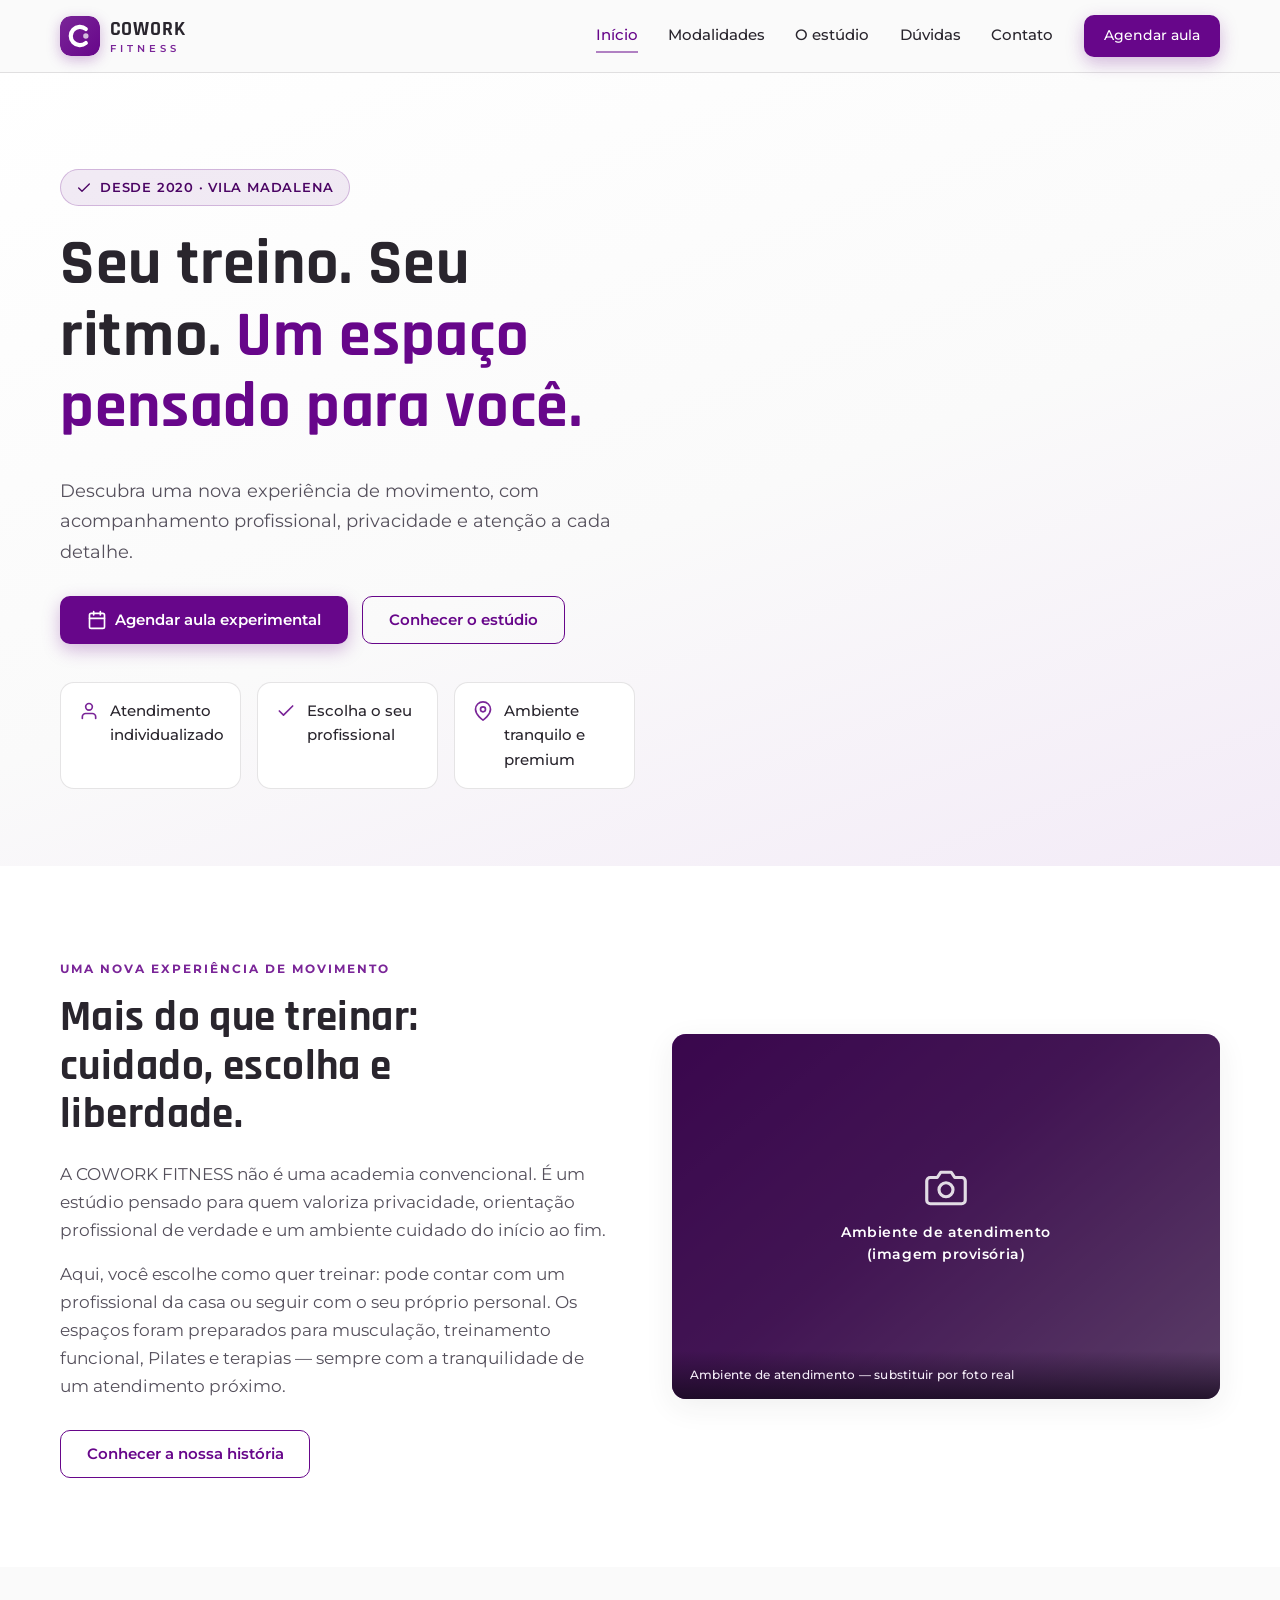
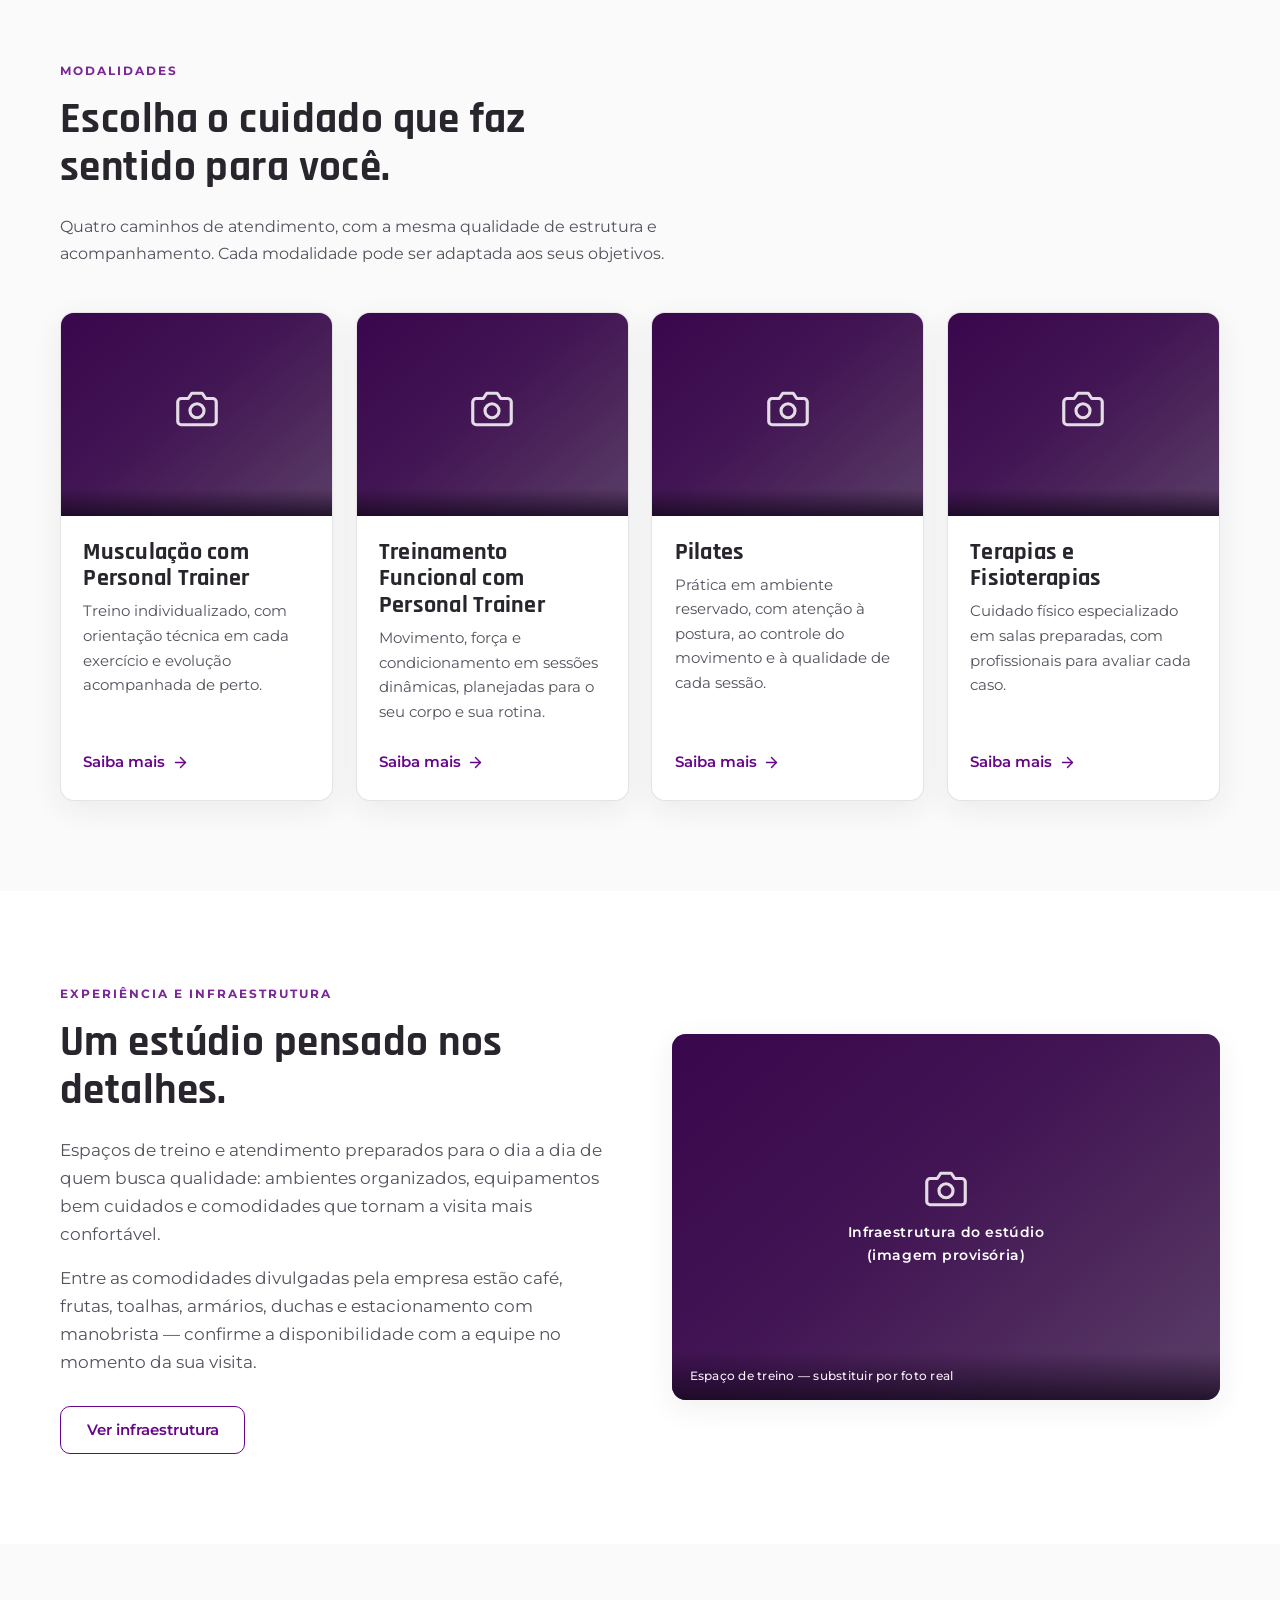
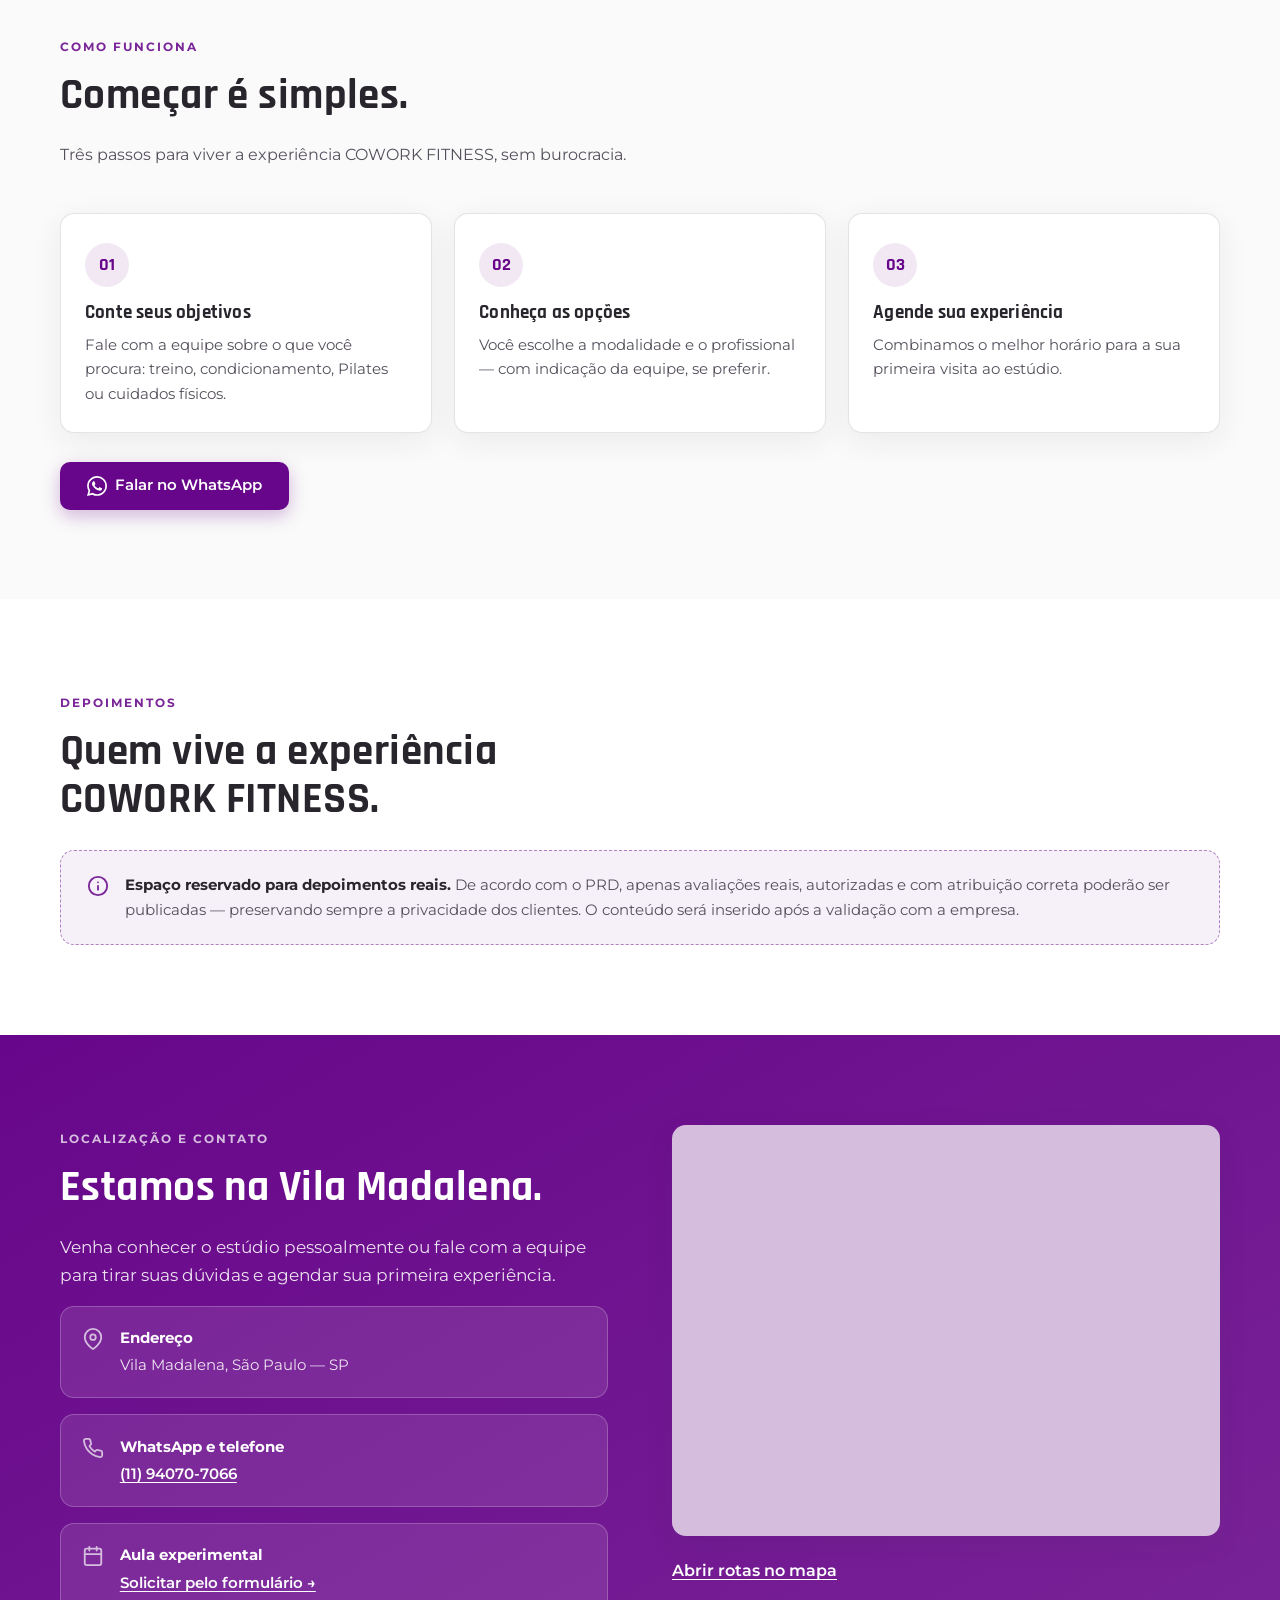
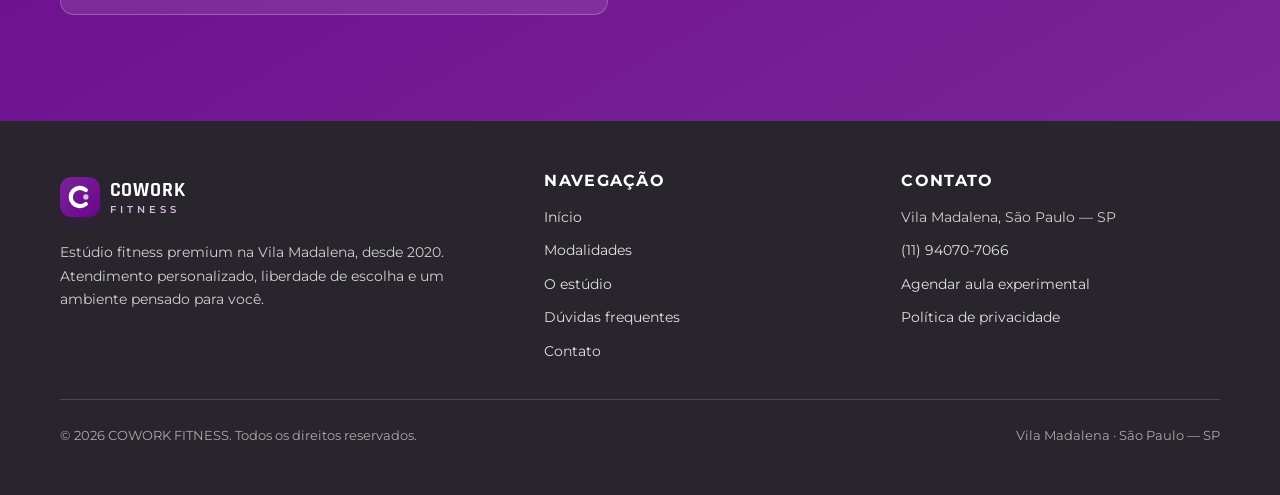
==== commit 92802d30: "Melhora visibilidade do link de rotas e cria nova logo com emblema" ====
--- a/index.html
+++ b/index.html
@@ -56,7 +56,7 @@
   <header class="cabecalho">
     <div class="container cabecalho__interno">
       <a class="logo" href="index.html">
-        Cowork<span class="logo__fitness">Fitness</span>
+        <img class="logo__marca" src="assets/img/logo-marca.svg" alt="" width="40" height="40"><span class="logo__texto"><span class="logo__nome">Cowork</span><span class="logo__fitness">Fitness</span></span>
       </a>
 
       <button class="botao-menu" type="button" data-botao-menu aria-expanded="false" aria-controls="menu-principal" aria-label="Abrir menu de navegação">
@@ -331,7 +331,7 @@
       <div class="rodape__grade">
         <div>
           <a class="logo" href="index.html">
-            Cowork<span class="logo__fitness">Fitness</span>
+            <img class="logo__marca" src="assets/img/logo-marca.svg" alt="" width="40" height="40"><span class="logo__texto"><span class="logo__nome">Cowork</span><span class="logo__fitness">Fitness</span></span>
           </a>
           <p style="margin-top:1rem">Estúdio fitness premium na Vila Madalena, desde 2020. Atendimento personalizado, liberdade de escolha e um ambiente pensado para você.</p>
         </div>
--- a/assets/css/styles.css
+++ b/assets/css/styles.css
@@ -290,29 +290,49 @@
 
 .logo {
   display: inline-flex;
-  align-items: baseline;
-  gap: 0.45rem;
+  align-items: center;
+  gap: 0.6rem;
   text-decoration: none;
-  color: var(--roxo-principal);
+  padding: 0.3rem 0;
+}
+
+.logo__marca {
+  width: 40px;
+  height: 40px;
+  flex: none;
+  border-radius: 11px;
+  box-shadow: 0 4px 14px rgba(103, 6, 138, 0.28);
+  transition: transform var(--transicao);
+}
+
+.logo:hover .logo__marca {
+  transform: scale(1.05);
+}
+
+.logo__texto {
+  display: flex;
+  flex-direction: column;
+  line-height: 1;
+}
+
+.logo__nome {
   font-family: var(--fonte-titulo);
   font-weight: 700;
-  font-size: 1.4rem;
-  letter-spacing: 0.06em;
+  font-size: 1.28rem;
+  letter-spacing: 0.04em;
   text-transform: uppercase;
-  line-height: 1;
-  padding: 0.4rem 0;
+  color: var(--grafite);
 }
 
 .logo__fitness {
   font-family: var(--fonte-texto);
-  font-size: 0.72rem;
+  font-size: 0.6rem;
   font-weight: 600;
-  letter-spacing: 0.34em;
-  color: var(--grafite);
-}
-
-/* OBSOLOTO: substituir por <img> com o arquivo oficial da marca (SVG/PNG),
-   conforme PRD 6.2 — a tipografia original não deve ser reconstruída. */
+  letter-spacing: 0.42em;
+  text-transform: uppercase;
+  color: var(--roxo-secundario);
+  margin-top: 0.28rem;
+}
 
 .menu {
   display: flex;
@@ -696,6 +716,18 @@
   color: rgba(255, 255, 255, 0.88);
 }
 
+/* Links simples dentro da faixa roxa precisam de contraste: branco e sublinhado */
+.faixa-contato a:not(.btn) {
+  color: var(--branco);
+  font-weight: 600;
+  text-decoration: underline;
+  text-underline-offset: 3px;
+}
+
+.faixa-contato a:not(.btn):hover {
+  color: var(--lilas-claro);
+}
+
 .faixa-contato .sobretitulo {
   color: var(--lilas-claro);
 }
@@ -983,12 +1015,12 @@
   border-bottom: 1px solid rgba(255, 255, 255, 0.16);
 }
 
-.rodape .logo {
+.rodape .logo__nome {
+  color: var(--branco);
+}
+
+.rodape .logo__fitness {
   color: var(--lilas-claro);
-}
-
-.rodape .logo__fitness {
-  color: rgba(255, 255, 255, 0.72);
 }
 
 .rodape h2 {
